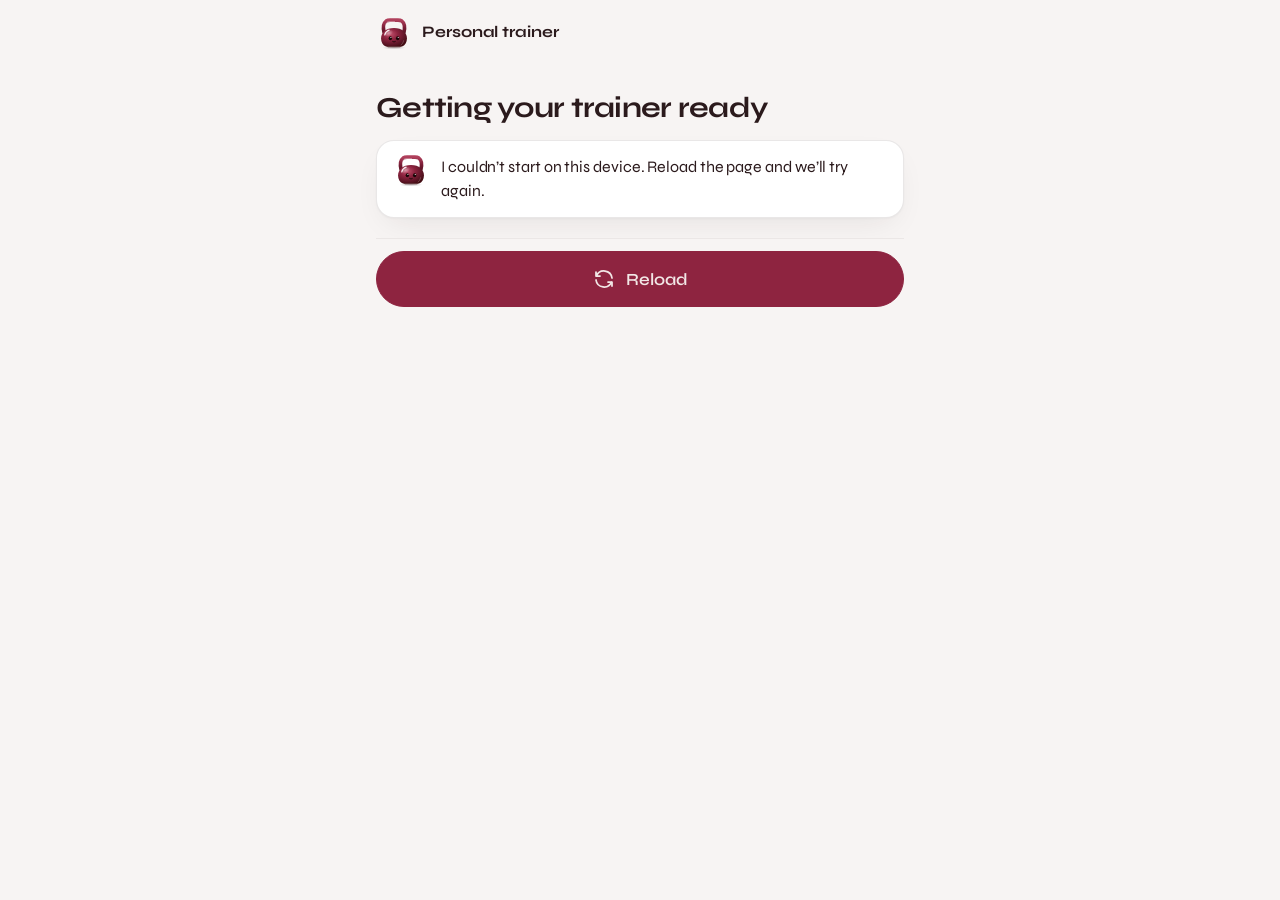
==== site/index.html @ e599f012 "web one-link build, phases A to C: safety, scope, the new interview - A: 40 exercises got their body" ====
<!doctype html>
<html lang="en">
<head>
<meta charset="utf-8">
<meta name="viewport" content="width=device-width,initial-scale=1,viewport-fit=cover">
<title>Personal trainer</title>
<link rel="preconnect" href="https://fonts.googleapis.com">
<link rel="preconnect" href="https://fonts.gstatic.com" crossorigin>
<link rel="stylesheet" href="https://fonts.googleapis.com/css2?family=Space+Mono:wght@400;700&family=Syne:wght@400..800&display=swap">
<link rel="stylesheet" href="app.css">
</head>
<body>
<!-- the icon sprite: the agent mark, then Tabler outline icons written by site/build_icons.py -->
<svg width="0" height="0" style="position:absolute" aria-hidden="true">
<!-- #agent-mark · the trainer's mark, ONE slot. It draws site/mark.svg everywhere the mark appears (header,
     welcome, beside every coach line). To swap in the 3D render, change this one href to mark.webp or mark.png. -->
<symbol id="agent-mark" viewBox="0 0 64 64"><image href="mark.svg" x="0" y="0" width="64" height="64" preserveAspectRatio="xMidYMid meet"/></symbol>
<!-- icons:start · Tabler Icons 3.19.0 outline, MIT, generated by site/build_icons.py, do not edit by hand -->
<symbol id="i-shield" viewBox="0 0 24 24" fill="none" stroke="currentColor" stroke-width="1.75" stroke-linecap="round" stroke-linejoin="round"><path d="M11.46 20.846a12 12 0 0 1 -7.96 -14.846a12 12 0 0 0 8.5 -3a12 12 0 0 0 8.5 3a12 12 0 0 1 -.09 7.06"/> <path d="M15 19l2 2l4 -4"/></symbol>
<symbol id="i-home" viewBox="0 0 24 24" fill="none" stroke="currentColor" stroke-width="1.75" stroke-linecap="round" stroke-linejoin="round"><path d="M5 12l-2 0l9 -9l9 9l-2 0"/> <path d="M5 12v7a2 2 0 0 0 2 2h10a2 2 0 0 0 2 -2v-7"/> <path d="M9 21v-6a2 2 0 0 1 2 -2h2a2 2 0 0 1 2 2v6"/></symbol>
<symbol id="i-clock" viewBox="0 0 24 24" fill="none" stroke="currentColor" stroke-width="1.75" stroke-linecap="round" stroke-linejoin="round"><path d="M3 12a9 9 0 1 0 18 0a9 9 0 0 0 -18 0"/> <path d="M12 7v5l3 3"/></symbol>
<symbol id="i-spark" viewBox="0 0 24 24" fill="none" stroke="currentColor" stroke-width="1.75" stroke-linecap="round" stroke-linejoin="round"><path d="M16 18a2 2 0 0 1 2 2a2 2 0 0 1 2 -2a2 2 0 0 1 -2 -2a2 2 0 0 1 -2 2zm0 -12a2 2 0 0 1 2 2a2 2 0 0 1 2 -2a2 2 0 0 1 -2 -2a2 2 0 0 1 -2 2zm-7 12a6 6 0 0 1 6 -6a6 6 0 0 1 -6 -6a6 6 0 0 1 -6 6a6 6 0 0 1 6 6z"/></symbol>
<symbol id="i-calendar" viewBox="0 0 24 24" fill="none" stroke="currentColor" stroke-width="1.75" stroke-linecap="round" stroke-linejoin="round"><path d="M4 7a2 2 0 0 1 2 -2h12a2 2 0 0 1 2 2v12a2 2 0 0 1 -2 2h-12a2 2 0 0 1 -2 -2v-12z"/> <path d="M16 3v4"/> <path d="M8 3v4"/> <path d="M4 11h16"/> <path d="M11 15h1"/> <path d="M12 15v3"/></symbol>
<symbol id="i-user" viewBox="0 0 24 24" fill="none" stroke="currentColor" stroke-width="1.75" stroke-linecap="round" stroke-linejoin="round"><path d="M8 7a4 4 0 1 0 8 0a4 4 0 0 0 -8 0"/> <path d="M6 21v-2a4 4 0 0 1 4 -4h4a4 4 0 0 1 4 4v2"/></symbol>
<symbol id="i-chat" viewBox="0 0 24 24" fill="none" stroke="currentColor" stroke-width="1.75" stroke-linecap="round" stroke-linejoin="round"><path d="M3 20l1.3 -3.9c-2.324 -3.437 -1.426 -7.872 2.1 -10.374c3.526 -2.501 8.59 -2.296 11.845 .48c3.255 2.777 3.695 7.266 1.029 10.501c-2.666 3.235 -7.615 4.215 -11.574 2.293l-4.7 1"/></symbol>
<symbol id="i-download" viewBox="0 0 24 24" fill="none" stroke="currentColor" stroke-width="1.75" stroke-linecap="round" stroke-linejoin="round"><path d="M4 17v2a2 2 0 0 0 2 2h12a2 2 0 0 0 2 -2v-2"/> <path d="M7 11l5 5l5 -5"/> <path d="M12 4l0 12"/></symbol>
<symbol id="i-close" viewBox="0 0 24 24" fill="none" stroke="currentColor" stroke-width="1.75" stroke-linecap="round" stroke-linejoin="round"><path d="M18 6l-12 12"/> <path d="M6 6l12 12"/></symbol>
<symbol id="i-plus" viewBox="0 0 24 24" fill="none" stroke="currentColor" stroke-width="1.75" stroke-linecap="round" stroke-linejoin="round"><path d="M12 5l0 14"/> <path d="M5 12l14 0"/></symbol>
<symbol id="i-badge-check" viewBox="0 0 24 24" fill="none" stroke="currentColor" stroke-width="1.75" stroke-linecap="round" stroke-linejoin="round"><path d="M5 7.2a2.2 2.2 0 0 1 2.2 -2.2h1a2.2 2.2 0 0 0 1.55 -.64l.7 -.7a2.2 2.2 0 0 1 3.12 0l.7 .7c.412 .41 .97 .64 1.55 .64h1a2.2 2.2 0 0 1 2.2 2.2v1c0 .58 .23 1.138 .64 1.55l.7 .7a2.2 2.2 0 0 1 0 3.12l-.7 .7a2.2 2.2 0 0 0 -.64 1.55v1a2.2 2.2 0 0 1 -2.2 2.2h-1a2.2 2.2 0 0 0 -1.55 .64l-.7 .7a2.2 2.2 0 0 1 -3.12 0l-.7 -.7a2.2 2.2 0 0 0 -1.55 -.64h-1a2.2 2.2 0 0 1 -2.2 -2.2v-1a2.2 2.2 0 0 0 -.64 -1.55l-.7 -.7a2.2 2.2 0 0 1 0 -3.12l.7 -.7a2.2 2.2 0 0 0 .64 -1.55v-1"/> <path d="M9 12l2 2l4 -4"/></symbol>
<symbol id="i-target" viewBox="0 0 24 24" fill="none" stroke="currentColor" stroke-width="1.75" stroke-linecap="round" stroke-linejoin="round"><path d="M12 12m-1 0a1 1 0 1 0 2 0a1 1 0 1 0 -2 0"/> <path d="M12 12m-5 0a5 5 0 1 0 10 0a5 5 0 1 0 -10 0"/> <path d="M12 12m-9 0a9 9 0 1 0 18 0a9 9 0 1 0 -18 0"/></symbol>
<symbol id="i-info" viewBox="0 0 24 24" fill="none" stroke="currentColor" stroke-width="1.75" stroke-linecap="round" stroke-linejoin="round"><path d="M3 12a9 9 0 1 0 18 0a9 9 0 0 0 -18 0"/> <path d="M12 9h.01"/> <path d="M11 12h1v4h1"/></symbol>
<symbol id="i-arrow-right" viewBox="0 0 24 24" fill="none" stroke="currentColor" stroke-width="1.75" stroke-linecap="round" stroke-linejoin="round"><path d="M5 12l14 0"/> <path d="M13 18l6 -6"/> <path d="M13 6l6 6"/></symbol>
<symbol id="i-chevron" viewBox="0 0 24 24" fill="none" stroke="currentColor" stroke-width="1.75" stroke-linecap="round" stroke-linejoin="round"><path d="M9 6l6 6l-6 6"/></symbol>
<symbol id="i-lock" viewBox="0 0 24 24" fill="none" stroke="currentColor" stroke-width="1.75" stroke-linecap="round" stroke-linejoin="round"><path d="M5 13a2 2 0 0 1 2 -2h10a2 2 0 0 1 2 2v6a2 2 0 0 1 -2 2h-10a2 2 0 0 1 -2 -2v-6z"/> <path d="M11 16a1 1 0 1 0 2 0a1 1 0 0 0 -2 0"/> <path d="M8 11v-4a4 4 0 1 1 8 0v4"/></symbol>
<symbol id="i-star" viewBox="0 0 24 24" fill="none" stroke="currentColor" stroke-width="1.75" stroke-linecap="round" stroke-linejoin="round"><path d="M12 17.75l-6.172 3.245l1.179 -6.873l-5 -4.867l6.9 -1l3.086 -6.253l3.086 6.253l6.9 1l-5 4.867l1.179 6.873z"/></symbol>
<symbol id="i-trend-up" viewBox="0 0 24 24" fill="none" stroke="currentColor" stroke-width="1.75" stroke-linecap="round" stroke-linejoin="round"><path d="M3 17l6 -6l4 4l8 -8"/> <path d="M14 7l7 0l0 7"/></symbol>
<symbol id="i-tools" viewBox="0 0 24 24" fill="none" stroke="currentColor" stroke-width="1.75" stroke-linecap="round" stroke-linejoin="round"><path d="M10.325 4.317c.426 -1.756 2.924 -1.756 3.35 0a1.724 1.724 0 0 0 2.573 1.066c1.543 -.94 3.31 .826 2.37 2.37a1.724 1.724 0 0 0 1.065 2.572c1.756 .426 1.756 2.924 0 3.35a1.724 1.724 0 0 0 -1.066 2.573c.94 1.543 -.826 3.31 -2.37 2.37a1.724 1.724 0 0 0 -2.572 1.065c-.426 1.756 -2.924 1.756 -3.35 0a1.724 1.724 0 0 0 -2.573 -1.066c-1.543 .94 -3.31 -.826 -2.37 -2.37a1.724 1.724 0 0 0 -1.065 -2.572c-1.756 -.426 -1.756 -2.924 0 -3.35a1.724 1.724 0 0 0 1.066 -2.573c-.94 -1.543 .826 -3.31 2.37 -2.37c1 .608 2.296 .07 2.572 -1.065z"/> <path d="M9 12a3 3 0 1 0 6 0a3 3 0 0 0 -6 0"/></symbol>
<symbol id="i-map-pin" viewBox="0 0 24 24" fill="none" stroke="currentColor" stroke-width="1.75" stroke-linecap="round" stroke-linejoin="round"><path d="M9 11a3 3 0 1 0 6 0a3 3 0 0 0 -6 0"/> <path d="M17.657 16.657l-4.243 4.243a2 2 0 0 1 -2.827 0l-4.244 -4.243a8 8 0 1 1 11.314 0z"/></symbol>
<symbol id="i-share" viewBox="0 0 24 24" fill="none" stroke="currentColor" stroke-width="1.75" stroke-linecap="round" stroke-linejoin="round"><path d="M6 12m-3 0a3 3 0 1 0 6 0a3 3 0 1 0 -6 0"/> <path d="M18 6m-3 0a3 3 0 1 0 6 0a3 3 0 1 0 -6 0"/> <path d="M18 18m-3 0a3 3 0 1 0 6 0a3 3 0 1 0 -6 0"/> <path d="M8.7 10.7l6.6 -3.4"/> <path d="M8.7 13.3l6.6 3.4"/></symbol>
<symbol id="i-chart" viewBox="0 0 24 24" fill="none" stroke="currentColor" stroke-width="1.75" stroke-linecap="round" stroke-linejoin="round"><path d="M3 13a1 1 0 0 1 1 -1h4a1 1 0 0 1 1 1v6a1 1 0 0 1 -1 1h-4a1 1 0 0 1 -1 -1z"/> <path d="M15 9a1 1 0 0 1 1 -1h4a1 1 0 0 1 1 1v10a1 1 0 0 1 -1 1h-4a1 1 0 0 1 -1 -1z"/> <path d="M9 5a1 1 0 0 1 1 -1h4a1 1 0 0 1 1 1v14a1 1 0 0 1 -1 1h-4a1 1 0 0 1 -1 -1z"/> <path d="M4 20h14"/></symbol>
<symbol id="i-bolt" viewBox="0 0 24 24" fill="none" stroke="currentColor" stroke-width="1.75" stroke-linecap="round" stroke-linejoin="round"><path d="M13 3l0 7l6 0l-8 11l0 -7l-6 0l8 -11"/></symbol>
<symbol id="t-barbell" viewBox="0 0 24 24" fill="none" stroke="currentColor" stroke-width="1.75" stroke-linecap="round" stroke-linejoin="round"><path d="M2 12h1"/> <path d="M6 8h-2a1 1 0 0 0 -1 1v6a1 1 0 0 0 1 1h2"/> <path d="M6 7v10a1 1 0 0 0 1 1h1a1 1 0 0 0 1 -1v-10a1 1 0 0 0 -1 -1h-1a1 1 0 0 0 -1 1z"/> <path d="M9 12h6"/> <path d="M15 7v10a1 1 0 0 0 1 1h1a1 1 0 0 0 1 -1v-10a1 1 0 0 0 -1 -1h-1a1 1 0 0 0 -1 1z"/> <path d="M18 8h2a1 1 0 0 1 1 1v6a1 1 0 0 1 -1 1h-2"/> <path d="M22 12h-1"/></symbol>
<symbol id="t-dumbbell" viewBox="0 0 24 24" fill="none" stroke="currentColor" stroke-width="1.75" stroke-linecap="round" stroke-linejoin="round"><path d="M12 6m-3 0a3 3 0 1 0 6 0a3 3 0 1 0 -6 0"/> <path d="M6.835 9h10.33a1 1 0 0 1 .984 .821l1.637 9a1 1 0 0 1 -.984 1.179h-13.604a1 1 0 0 1 -.984 -1.179l1.637 -9a1 1 0 0 1 .984 -.821z"/></symbol>
<symbol id="t-kettlebell" viewBox="0 0 24 24" fill="none" stroke="currentColor" stroke-width="1.75" stroke-linecap="round" stroke-linejoin="round"><path d="M12 6m-3 0a3 3 0 1 0 6 0a3 3 0 1 0 -6 0"/> <path d="M6.835 9h10.33a1 1 0 0 1 .984 .821l1.637 9a1 1 0 0 1 -.984 1.179h-13.604a1 1 0 0 1 -.984 -1.179l1.637 -9a1 1 0 0 1 .984 -.821z"/></symbol>
<symbol id="t-heart" viewBox="0 0 24 24" fill="none" stroke="currentColor" stroke-width="1.75" stroke-linecap="round" stroke-linejoin="round"><path d="M19.5 13.572l-7.5 7.428l-2.896 -2.868m-6.117 -8.104a5 5 0 0 1 9.013 -3.022a5 5 0 1 1 7.5 6.572"/> <path d="M3 13h2l2 3l2 -6l1 3h3"/></symbol>
<symbol id="t-runner" viewBox="0 0 24 24" fill="none" stroke="currentColor" stroke-width="1.75" stroke-linecap="round" stroke-linejoin="round"><path d="M13 4m-1 0a1 1 0 1 0 2 0a1 1 0 1 0 -2 0"/> <path d="M4 17l5 1l.75 -1.5"/> <path d="M15 21l0 -4l-4 -3l1 -6"/> <path d="M7 12l0 -3l5 -1l3 3l3 1"/></symbol>
<symbol id="t-pullup" viewBox="0 0 24 24" fill="none" stroke="currentColor" stroke-width="1.75" stroke-linecap="round" stroke-linejoin="round"><path d="M7 7a1 1 0 1 0 2 0a1 1 0 0 0 -2 0"/> <path d="M13 21l1 -9l7 -6"/> <path d="M3 11h6l5 1"/> <path d="M11.5 8.5l4.5 -3.5"/></symbol>
<symbol id="t-stretch" viewBox="0 0 24 24" fill="none" stroke="currentColor" stroke-width="1.75" stroke-linecap="round" stroke-linejoin="round"><path d="M16 5m-1 0a1 1 0 1 0 2 0a1 1 0 1 0 -2 0"/> <path d="M5 20l5 -.5l1 -2"/> <path d="M18 20v-5h-5.5l2.5 -6.5l-5.5 1l1.5 2"/></symbol>
<symbol id="t-flame" viewBox="0 0 24 24" fill="none" stroke="currentColor" stroke-width="1.75" stroke-linecap="round" stroke-linejoin="round"><path d="M12 12c2 -2.96 0 -7 -1 -8c0 3.038 -1.773 4.741 -3 6c-1.226 1.26 -2 3.24 -2 5a6 6 0 1 0 12 0c0 -1.532 -1.056 -3.94 -2 -5c-1.786 3 -2.791 3 -4 2z"/></symbol>
<symbol id="t-timer" viewBox="0 0 24 24" fill="none" stroke="currentColor" stroke-width="1.75" stroke-linecap="round" stroke-linejoin="round"><path d="M5 13a7 7 0 1 0 14 0a7 7 0 0 0 -14 0z"/> <path d="M14.5 10.5l-2.5 2.5"/> <path d="M17 8l1 -1"/> <path d="M14 3h-4"/></symbol>
<symbol id="t-bat-full" viewBox="0 0 24 24" fill="none" stroke="currentColor" stroke-width="1.75" stroke-linecap="round" stroke-linejoin="round"><path d="M6 7h11a2 2 0 0 1 2 2v.5a.5 .5 0 0 0 .5 .5a.5 .5 0 0 1 .5 .5v3a.5 .5 0 0 1 -.5 .5a.5 .5 0 0 0 -.5 .5v.5a2 2 0 0 1 -2 2h-11a2 2 0 0 1 -2 -2v-6a2 2 0 0 1 2 -2"/> <path d="M7 10l0 4"/> <path d="M10 10l0 4"/> <path d="M13 10l0 4"/> <path d="M16 10l0 4"/></symbol>
<symbol id="t-bat-mid" viewBox="0 0 24 24" fill="none" stroke="currentColor" stroke-width="1.75" stroke-linecap="round" stroke-linejoin="round"><path d="M6 7h11a2 2 0 0 1 2 2v.5a.5 .5 0 0 0 .5 .5a.5 .5 0 0 1 .5 .5v3a.5 .5 0 0 1 -.5 .5a.5 .5 0 0 0 -.5 .5v.5a2 2 0 0 1 -2 2h-11a2 2 0 0 1 -2 -2v-6a2 2 0 0 1 2 -2"/> <path d="M7 10l0 4"/> <path d="M10 10l0 4"/> <path d="M13 10l0 4"/></symbol>
<symbol id="t-bat-low" viewBox="0 0 24 24" fill="none" stroke="currentColor" stroke-width="1.75" stroke-linecap="round" stroke-linejoin="round"><path d="M6 7h11a2 2 0 0 1 2 2v.5a.5 .5 0 0 0 .5 .5a.5 .5 0 0 1 .5 .5v3a.5 .5 0 0 1 -.5 .5a.5 .5 0 0 0 -.5 .5v.5a2 2 0 0 1 -2 2h-11a2 2 0 0 1 -2 -2v-6a2 2 0 0 1 2 -2"/> <path d="M7 10l0 4"/></symbol>
<symbol id="t-bat-empty" viewBox="0 0 24 24" fill="none" stroke="currentColor" stroke-width="1.75" stroke-linecap="round" stroke-linejoin="round"><path d="M6 7h11a2 2 0 0 1 2 2v.5a.5 .5 0 0 0 .5 .5a.5 .5 0 0 1 .5 .5v3a.5 .5 0 0 1 -.5 .5a.5 .5 0 0 0 -.5 .5v.5a2 2 0 0 1 -2 2h-11a2 2 0 0 1 -2 -2v-6a2 2 0 0 1 2 -2"/></symbol>
<symbol id="t-bandage" viewBox="0 0 24 24" fill="none" stroke="currentColor" stroke-width="1.75" stroke-linecap="round" stroke-linejoin="round"><path d="M14 12l0 .01"/> <path d="M10 12l0 .01"/> <path d="M12 10l0 .01"/> <path d="M12 14l0 .01"/> <path d="M4.5 12.5l8 -8a4.94 4.94 0 0 1 7 7l-8 8a4.94 4.94 0 0 1 -7 -7"/></symbol>
<symbol id="t-gym" viewBox="0 0 24 24" fill="none" stroke="currentColor" stroke-width="1.75" stroke-linecap="round" stroke-linejoin="round"><path d="M3 21l18 0"/> <path d="M9 8l1 0"/> <path d="M9 12l1 0"/> <path d="M9 16l1 0"/> <path d="M14 8l1 0"/> <path d="M14 12l1 0"/> <path d="M14 16l1 0"/> <path d="M5 21v-16a2 2 0 0 1 2 -2h10a2 2 0 0 1 2 2v16"/></symbol>
<symbol id="t-tree" viewBox="0 0 24 24" fill="none" stroke="currentColor" stroke-width="1.75" stroke-linecap="round" stroke-linejoin="round"><path d="M16 5l3 3l-2 1l4 4l-3 1l4 4h-9"/> <path d="M15 21l0 -3"/> <path d="M8 13l-2 -2"/> <path d="M8 12l2 -2"/> <path d="M8 21v-13"/> <path d="M5.824 16a3 3 0 0 1 -2.743 -3.69a3 3 0 0 1 .304 -4.833a3 3 0 0 1 4.615 -3.707a3 3 0 0 1 4.614 3.707a3 3 0 0 1 .305 4.833a3 3 0 0 1 -2.919 3.695h-4z"/></symbol>
<symbol id="t-mix" viewBox="0 0 24 24" fill="none" stroke="currentColor" stroke-width="1.75" stroke-linecap="round" stroke-linejoin="round"><path d="M7 10h14l-4 -4"/> <path d="M17 14h-14l4 4"/></symbol>
<symbol id="t-muscle" viewBox="0 0 24 24" fill="none" stroke="currentColor" stroke-width="1.75" stroke-linecap="round" stroke-linejoin="round"><path d="M11 4a1 1 0 1 0 2 0a1 1 0 0 0 -2 0"/> <path d="M6.5 21l3.5 -5"/> <path d="M5 11l7 -2"/> <path d="M16 21l-4 -7v-5l7 -4"/></symbol>
<symbol id="t-trophy" viewBox="0 0 24 24" fill="none" stroke="currentColor" stroke-width="1.75" stroke-linecap="round" stroke-linejoin="round"><path d="M8 21l8 0"/> <path d="M12 17l0 4"/> <path d="M7 4l10 0"/> <path d="M17 4v8a5 5 0 0 1 -10 0v-8"/> <path d="M5 9m-2 0a2 2 0 1 0 4 0a2 2 0 1 0 -4 0"/> <path d="M19 9m-2 0a2 2 0 1 0 4 0a2 2 0 1 0 -4 0"/></symbol>
<symbol id="t-overhead" viewBox="0 0 24 24" fill="none" stroke="currentColor" stroke-width="1.75" stroke-linecap="round" stroke-linejoin="round"><path d="M12 4v3m-4 -3v6m8 -6v6"/> <path d="M12 18.5l-3 1.5l.5 -3.5l-2 -2l3 -.5l1.5 -3l1.5 3l3 .5l-2 2l.5 3.5z"/></symbol>
<symbol id="t-circuit" viewBox="0 0 24 24" fill="none" stroke="currentColor" stroke-width="1.75" stroke-linecap="round" stroke-linejoin="round"><path d="M4 12v-3a3 3 0 0 1 3 -3h13m-3 -3l3 3l-3 3"/> <path d="M20 12v3a3 3 0 0 1 -3 3h-13m3 3l-3 -3l3 -3"/></symbol>
<symbol id="t-flag" viewBox="0 0 24 24" fill="none" stroke="currentColor" stroke-width="1.75" stroke-linecap="round" stroke-linejoin="round"><path d="M5 5a5 5 0 0 1 7 0a5 5 0 0 0 7 0v9a5 5 0 0 1 -7 0a5 5 0 0 0 -7 0v-9z"/> <path d="M5 21v-7"/></symbol>
<symbol id="t-stairs" viewBox="0 0 24 24" fill="none" stroke="currentColor" stroke-width="1.75" stroke-linecap="round" stroke-linejoin="round"><path d="M22 6h-5v5h-5v5h-5v5h-5"/> <path d="M6 10v-7"/> <path d="M3 6l3 -3l3 3"/></symbol>
<symbol id="t-lvl1" viewBox="0 0 24 24" fill="none" stroke="currentColor" stroke-width="1.75" stroke-linecap="round" stroke-linejoin="round"><path d="M6 18l0 -3"/> <path d="M10 18l0 .01"/> <path d="M14 18l0 .01"/> <path d="M18 18l0 .01"/></symbol>
<symbol id="t-lvl2" viewBox="0 0 24 24" fill="none" stroke="currentColor" stroke-width="1.75" stroke-linecap="round" stroke-linejoin="round"><path d="M6 18l0 -3"/> <path d="M10 18l0 -6"/> <path d="M14 18l0 .01"/> <path d="M18 18l0 .01"/></symbol>
<symbol id="t-lvl3" viewBox="0 0 24 24" fill="none" stroke="currentColor" stroke-width="1.75" stroke-linecap="round" stroke-linejoin="round"><path d="M6 18l0 -3"/> <path d="M10 18l0 -6"/> <path d="M14 18l0 -9"/> <path d="M18 18l0 .01"/></symbol>
<symbol id="t-lvl4" viewBox="0 0 24 24" fill="none" stroke="currentColor" stroke-width="1.75" stroke-linecap="round" stroke-linejoin="round"><path d="M6 18l0 -3"/> <path d="M10 18l0 -6"/> <path d="M14 18l0 -9"/> <path d="M18 18l0 -12"/></symbol>
<symbol id="t-moon" viewBox="0 0 24 24" fill="none" stroke="currentColor" stroke-width="1.75" stroke-linecap="round" stroke-linejoin="round"><path d="M12 3c.132 0 .263 0 .393 0a7.5 7.5 0 0 0 7.92 12.446a9 9 0 1 1 -8.313 -12.454z"/></symbol>
<symbol id="t-thermo" viewBox="0 0 24 24" fill="none" stroke="currentColor" stroke-width="1.75" stroke-linecap="round" stroke-linejoin="round"><path d="M10 13.5a4 4 0 1 0 4 0v-8.5a2 2 0 0 0 -4 0v8.5"/> <path d="M10 9l4 0"/></symbol>
<symbol id="t-check" viewBox="0 0 24 24" fill="none" stroke="currentColor" stroke-width="1.75" stroke-linecap="round" stroke-linejoin="round"><path d="M5 12l5 5l10 -10"/></symbol>
<symbol id="t-seat" viewBox="0 0 24 24" fill="none" stroke="currentColor" stroke-width="1.75" stroke-linecap="round" stroke-linejoin="round"><path d="M5 11a2 2 0 0 1 2 2v2h10v-2a2 2 0 1 1 4 0v4a2 2 0 0 1 -2 2h-14a2 2 0 0 1 -2 -2v-4a2 2 0 0 1 2 -2z"/> <path d="M5 11v-5a3 3 0 0 1 3 -3h8a3 3 0 0 1 3 3v5"/> <path d="M6 19v2"/> <path d="M18 19v2"/></symbol>
<symbol id="t-sheet" viewBox="0 0 24 24" fill="none" stroke="currentColor" stroke-width="1.75" stroke-linecap="round" stroke-linejoin="round"><path d="M14 3v4a1 1 0 0 0 1 1h4"/> <path d="M17 21h-10a2 2 0 0 1 -2 -2v-14a2 2 0 0 1 2 -2h7l5 5v11a2 2 0 0 1 -2 2z"/> <path d="M9 9l1 0"/> <path d="M9 13l6 0"/> <path d="M9 17l6 0"/></symbol>
<symbol id="t-minus" viewBox="0 0 24 24" fill="none" stroke="currentColor" stroke-width="1.75" stroke-linecap="round" stroke-linejoin="round"><path d="M5 12l14 0"/></symbol>
<symbol id="t-back" viewBox="0 0 24 24" fill="none" stroke="currentColor" stroke-width="1.75" stroke-linecap="round" stroke-linejoin="round"><path d="M5 12l14 0"/> <path d="M5 12l6 6"/> <path d="M5 12l6 -6"/></symbol>
<symbol id="t-upload" viewBox="0 0 24 24" fill="none" stroke="currentColor" stroke-width="1.75" stroke-linecap="round" stroke-linejoin="round"><path d="M4 17v2a2 2 0 0 0 2 2h12a2 2 0 0 0 2 -2v-2"/> <path d="M7 9l5 -5l5 5"/> <path d="M12 4l0 12"/></symbol>
<symbol id="t-reset" viewBox="0 0 24 24" fill="none" stroke="currentColor" stroke-width="1.75" stroke-linecap="round" stroke-linejoin="round"><path d="M20 11a8.1 8.1 0 0 0 -15.5 -2m-.5 -4v4h4"/> <path d="M4 13a8.1 8.1 0 0 0 15.5 2m.5 4v-4h-4"/></symbol>
<symbol id="t-face-great" viewBox="0 0 24 24" fill="none" stroke="currentColor" stroke-width="1.75" stroke-linecap="round" stroke-linejoin="round"><path d="M12 12m-9 0a9 9 0 1 0 18 0a9 9 0 1 0 -18 0"/> <path d="M9 9l.01 0"/> <path d="M15 9l.01 0"/> <path d="M8 13a4 4 0 1 0 8 0h-8"/></symbol>
<symbol id="t-face-ok" viewBox="0 0 24 24" fill="none" stroke="currentColor" stroke-width="1.75" stroke-linecap="round" stroke-linejoin="round"><path d="M12 12m-9 0a9 9 0 1 0 18 0a9 9 0 1 0 -18 0"/> <path d="M9 10l.01 0"/> <path d="M15 10l.01 0"/> <path d="M9.5 15a3.5 3.5 0 0 0 5 0"/></symbol>
<symbol id="t-face-hard" viewBox="0 0 24 24" fill="none" stroke="currentColor" stroke-width="1.75" stroke-linecap="round" stroke-linejoin="round"><path d="M12 12m-9 0a9 9 0 1 0 18 0a9 9 0 1 0 -18 0"/> <path d="M9 10h.01"/> <path d="M15 10h.01"/> <path d="M8 16l2 -2l2 2l2 -2l2 2"/></symbol>
<symbol id="t-face-flat" viewBox="0 0 24 24" fill="none" stroke="currentColor" stroke-width="1.75" stroke-linecap="round" stroke-linejoin="round"><path d="M12 12m-9 0a9 9 0 1 0 18 0a9 9 0 1 0 -18 0"/> <path d="M9 10l.01 0"/> <path d="M15 10l.01 0"/> <path d="M9 15l6 0"/></symbol>
<!-- icons:end -->
</svg>

<div class="shell">
  <header class="top">
    <div class="brand"><svg class="ic mark"><use href="#agent-mark"/></svg><span id="brand-name">Personal trainer</span></div>
    <button class="iconbtn" id="settings-btn" aria-label="Settings" hidden><svg class="ic"><use href="#i-tools"/></svg></button>
  </header>
  <nav class="dots" id="dots" aria-label="Progress"></nav>
  <main id="app" aria-live="polite">
    <section class="screen loading">
      <h1 class="title">Getting your trainer ready</h1>
      <p class="lead" id="boot-lead">The first time takes a few seconds while I set up on this device. After that it opens fast.</p>
      <div class="bar"><span id="boot-bar"></span></div>
      <p class="muted" id="boot-step">Starting</p>
      <div id="boot-slow" hidden>
        <p class="muted small" id="boot-slow-text">Still working. A slow connection can take up to a minute. If nothing moves, reload the page.</p>
        <button class="btn" type="button" id="boot-reload" onclick="location.reload()">Reload</button>
      </div>
    </section>
  </main>
</div>
<script src="pyodide/pyodide.js"></script>
<script src="app.js"></script>
</body>
</html>
---- site/app.css ----
/* Personal trainer · the web page. Every colour, face and radius is a token on :root and nowhere else.
   Paint: the MATIÈR house skin (Office/infrastructure/ROOT.css). Dark mode derived from it. */
:root{
  --bg:#F7F4F3;          /* ground */
  --surface:#FFFFFF;     /* cards */
  --surface2:#F1ECEB;    /* ground2, quiet tiles */
  --fg:#2B1A1C;          /* ink */
  --muted:#7B6669;
  --faint:#A2908F;
  --accent:#8E2440;      /* burg3, the one action and the selected state */
  --accent-ink:#8E2440;  /* accent used as text or a line on the ground */
  --accent-soft:rgba(142,36,64,.08);
  --accent-fg:#F2E7E6;   /* on-burg, the only ink on burgundy */
  --deep:#420C12;        /* burg */
  --ochre:#A9714A;       /* brown3, one hot spot a screen at most */
  --good:#5E6B4E;        /* state only */
  --danger:#6B1A30;
  --line:rgba(43,26,28,.10);
  --line2:rgba(43,26,28,.06);
  --shadow:0 1px 2px rgba(43,26,28,.03),0 12px 32px -12px rgba(43,26,28,.10);
  --font-ui:'Syne',-apple-system,BlinkMacSystemFont,'Segoe UI',system-ui,sans-serif;      /* titles, buttons, labels, body */
  --font-title:'Syne',-apple-system,BlinkMacSystemFont,'Segoe UI',system-ui,sans-serif;   /* display, weight 700 */
  --font-data:'Space Mono',ui-monospace,SFMono-Regular,Menlo,monospace;                   /* numbers, sheet lines, kickers */
  --r:18px;--rs:12px;--pill:100px;
  --ease:cubic-bezier(.22,1,.36,1);
  --spring:cubic-bezier(.34,1.56,.64,1);   /* the release: a small overshoot, then settle */
  color-scheme:light;
}
@media (prefers-color-scheme:dark){
  :root:not([data-theme="light"]){
    --bg:#1D0A0C;--surface:#2A1215;--surface2:#341A1D;--fg:#F2E7E6;--muted:#B9A3A5;--faint:#7B6669;
    --accent:#A8344F;--accent-ink:#E08AA0;--accent-soft:rgba(224,138,160,.12);--accent-fg:#F2E7E6;
    --deep:#F2E7E6;--ochre:#D19A72;--good:#9DAE85;--danger:#E08AA0;
    --line:rgba(242,231,230,.12);--line2:rgba(242,231,230,.07);
    --shadow:0 1px 2px rgba(0,0,0,.2),0 12px 32px -12px rgba(0,0,0,.5);
    color-scheme:dark;
  }
}
:root[data-theme="dark"]{
  --bg:#1D0A0C;--surface:#2A1215;--surface2:#341A1D;--fg:#F2E7E6;--muted:#B9A3A5;--faint:#7B6669;
  --accent:#A8344F;--accent-ink:#E08AA0;--accent-soft:rgba(224,138,160,.12);--accent-fg:#F2E7E6;
  --deep:#F2E7E6;--ochre:#D19A72;--good:#9DAE85;--danger:#E08AA0;
  --line:rgba(242,231,230,.12);--line2:rgba(242,231,230,.07);
  --shadow:0 1px 2px rgba(0,0,0,.2),0 12px 32px -12px rgba(0,0,0,.5);
  color-scheme:dark;
}

*{box-sizing:border-box}
[hidden]{display:none!important}
html,body{margin:0;padding:0}
body{background:var(--bg);color:var(--fg);font:16px/1.5 var(--font-ui);letter-spacing:-.005em;-webkit-font-smoothing:antialiased;
  overflow-x:hidden;-webkit-tap-highlight-color:transparent}
button,input,textarea,select{font:inherit;color:inherit}
.shell{max-width:560px;margin:0 auto;padding:0 16px calc(32px + env(safe-area-inset-bottom));min-height:100vh;display:flex;flex-direction:column}

.ic{width:24px;height:24px;flex:none;display:inline-block;vertical-align:middle}
.ic.lg{width:28px;height:28px}
.ic.mark{width:32px;height:32px}

.top{display:flex;align-items:center;justify-content:space-between;min-height:64px}
.brand{display:flex;align-items:center;gap:10px;font-weight:700;letter-spacing:-.005em;font-size:16px}
.brand .mark{width:36px;height:36px}
.iconbtn{width:48px;height:48px;border-radius:var(--pill);border:1px solid var(--line);background:var(--surface);
  display:grid;place-items:center;cursor:pointer;color:var(--fg)}
.iconbtn:focus-visible,.btn:focus-visible,.tile:focus-visible,.chip:focus-visible,.card:focus-visible{outline:2px solid var(--accent-ink);outline-offset:2px}

.dots{display:flex;gap:8px;justify-content:center;align-items:center;min-height:8px;margin:0 0 8px;flex-wrap:wrap}
.dots .steplabel{flex-basis:100%;text-align:center;font-family:var(--font-data);font-size:12px;letter-spacing:.06em;text-transform:uppercase;color:var(--muted);margin-top:2px}
.dots i{width:8px;height:8px;border-radius:var(--pill);background:var(--line);transition:all .3s var(--ease)}
.dots i.on{background:var(--accent);width:24px}
.dots i.done{background:var(--faint)}

.screen{display:flex;flex-direction:column;gap:16px;padding:8px 0 24px;animation:in .35s var(--ease)}
@keyframes in{from{transform:translateY(6px)}to{transform:none}}
@media (prefers-reduced-motion:reduce){.screen{animation:none}.dots i{transition:none}}
.title{font-family:var(--font-title);font-weight:700;font-size:29px;line-height:1.12;margin:4px 0 0;letter-spacing:-.025em}
.title em{font-style:normal;color:var(--accent-ink)}
.lead{font-size:17px;margin:0}
.muted{color:var(--muted);margin:0}
.small{font-size:14px}
.kicker{font-family:var(--font-data);font-size:12px;font-weight:400;letter-spacing:.06em;text-transform:uppercase;color:var(--muted);margin:0;
  display:flex;align-items:center;gap:6px}
.kicker .ic{width:18px;height:18px}
.num{font-family:var(--font-data);font-variant-numeric:tabular-nums;letter-spacing:-.01em}

.coach{display:flex;gap:12px;align-items:flex-start;background:var(--surface);border:1px solid var(--line);border-radius:var(--r);
  padding:14px 16px;box-shadow:var(--shadow)}
.coach .mark{width:36px;height:36px;margin-top:-4px}
.coach p{margin:0}

.tiles{display:grid;grid-template-columns:1fr 1fr;gap:10px}
.tiles.one{grid-template-columns:1fr}
.tile{display:flex;align-items:center;gap:12px;min-height:64px;padding:12px 14px;text-align:left;border-radius:var(--r);
  background:var(--surface);border:1.5px solid var(--line);box-shadow:var(--shadow);cursor:pointer}
.tile .ic{color:var(--accent-ink)}
.tile b{display:block;font-weight:600;font-size:16px;line-height:1.25;letter-spacing:-.01em}
.tile small{display:block;color:var(--muted);font-size:13.5px;line-height:1.35;margin-top:2px}
.tile[aria-pressed="true"]{border-color:var(--accent);background:var(--accent-soft)}
.tile.decide{background:var(--surface2);box-shadow:none;border-style:dashed}
.tile.big{min-height:76px}
.tile .tick{margin-left:auto;width:24px;height:24px;border-radius:var(--pill);border:1.5px solid var(--line);display:grid;place-items:center;flex:none}
.tile[aria-pressed="true"] .tick{background:var(--accent);border-color:var(--accent);color:var(--accent-fg)}
.tile .tick .ic{width:16px;height:16px;color:inherit;opacity:0}
.tile[aria-pressed="true"] .tick .ic{opacity:1}
.tile .badge{margin-left:auto}

.card{background:var(--surface);border:1px solid var(--line);border-radius:var(--r);padding:16px;box-shadow:var(--shadow)}
.card.pick{display:flex;flex-direction:column;gap:8px;text-align:left;cursor:pointer;border-width:1.5px;width:100%}
.card.pick.rec{border-color:var(--accent)}
.card h3{margin:0;font-size:18px;font-weight:600;line-height:1.25}
.badge{display:inline-flex;align-items:center;gap:6px;font-size:12.5px;font-weight:600;padding:4px 10px;border-radius:var(--pill);
  background:var(--accent);color:var(--accent-fg);width:max-content}
.badge.quiet{background:var(--surface2);color:var(--muted)}
.facts{display:flex;flex-wrap:wrap;gap:6px}
.fact{font-size:12.5px;padding:4px 10px;border-radius:var(--pill);background:var(--surface2);color:var(--muted);display:inline-flex;gap:6px;align-items:center}
.fact .ic{width:16px;height:16px}

.chips{display:flex;flex-wrap:wrap;gap:8px}
.chip{min-height:48px;padding:10px 16px;border-radius:var(--pill);border:1.5px solid var(--line);background:var(--surface);cursor:pointer;
  display:inline-flex;align-items:center;gap:8px;font-weight:500}
.chip[aria-pressed="true"]{border-color:var(--accent);background:var(--accent-soft);color:var(--accent-ink)}
.group{display:flex;flex-direction:column;gap:10px}
.group h2{font-size:16px;font-weight:600;margin:0}

.actions{position:sticky;bottom:0;display:flex;flex-direction:column;gap:10px;padding:12px 0 calc(8px + env(safe-area-inset-bottom));
  background:var(--bg);border-top:1px solid var(--line2);margin-top:4px}
.actions.flow{position:static;border-top:0}
.btn{min-height:56px;border-radius:var(--pill);border:1.5px solid var(--line);background:var(--surface);cursor:pointer;
  display:flex;align-items:center;justify-content:center;gap:10px;font-weight:600;font-size:17px;padding:0 22px;width:100%;text-decoration:none;color:var(--fg)}
.btn.primary{background:var(--accent);border-color:var(--accent);color:var(--accent-fg)}
.btn.ghost{background:transparent;border-color:transparent;color:var(--muted);min-height:48px;font-weight:500;font-size:16px}
.btn[disabled]{opacity:.45;cursor:default}
.btn.danger{color:var(--danger);border-color:var(--danger)}
.back{align-self:flex-start;min-height:48px;padding:0 12px 0 4px;border:0;background:none;color:var(--muted);display:inline-flex;align-items:center;gap:6px;cursor:pointer;font-weight:500}

.bar{height:8px;border-radius:var(--pill);background:var(--surface2);overflow:hidden}
.bar span{display:block;height:100%;width:4%;background:var(--accent);border-radius:var(--pill);transition:width .5s var(--ease)}
.loading{padding-top:18vh;text-align:left}
.loading .lead{color:var(--muted);font-size:15px}
/* the hint under a disabled main action: says what is missing, never leaves a dead button */
.hint{font-size:14px;color:var(--muted);margin:0;text-align:center}
/* the next-step card after the sheet is saved */
.nextstep{display:flex;flex-direction:column;gap:6px}
.nextstep ol{margin:4px 0 0;padding-left:20px;display:flex;flex-direction:column;gap:4px}
.nextstep code{font-family:var(--font-data);font-size:13px;word-break:break-word}
.choose{display:flex;align-items:center;justify-content:space-between;gap:8px;margin-top:4px;padding-top:10px;border-top:1px solid var(--line2);
  color:var(--accent-ink);font-weight:600;font-size:15px}
.card.pick .based{font-size:12.5px;color:var(--muted)}
.sheetwrap.zoom{overflow-x:auto;-webkit-overflow-scrolling:touch}
a.inline{color:var(--accent-ink);font-weight:600;text-decoration:underline;text-underline-offset:3px}

.ic.mark.hero{width:132px;height:132px;margin:8px 0 -4px -6px}

.sheetwrap{position:relative;width:100%;overflow:hidden;border:1px solid var(--line);border-radius:var(--rs);background:var(--surface);min-height:200px}
.sheetframe{position:absolute;top:0;left:0;border:0;display:block;transform-origin:0 0;background:var(--surface)}

.stepper{display:flex;align-items:center;gap:8px}
.stepper button{width:48px;height:48px;border-radius:var(--pill);border:1.5px solid var(--line);background:var(--surface2);cursor:pointer;display:grid;place-items:center}
.stepper output{min-width:84px;text-align:center;font-family:var(--font-data);font-weight:700;font-size:17px;font-variant-numeric:tabular-nums}
.stepper output.unset{color:var(--muted);font-weight:500}
.exrow{display:flex;flex-direction:column;gap:12px}
.exrow .head{display:flex;justify-content:space-between;gap:10px;align-items:flex-start}
.exrow .line{display:flex;justify-content:space-between;align-items:center;gap:10px;flex-wrap:wrap}
.exrow.skipped .stepper,.exrow.skipped .line.k{opacity:.35;pointer-events:none}
.seg{display:inline-flex;border:1.5px solid var(--line);border-radius:var(--pill);overflow:hidden;flex:none}
.seg button{min-height:48px;padding:0 14px;border:0;background:transparent;cursor:pointer;font-weight:500}
.seg button[aria-pressed="true"]{background:var(--accent);color:var(--accent-fg)}
textarea{width:100%;min-height:96px;border-radius:var(--rs);border:1.5px solid var(--line);background:var(--surface);padding:12px;resize:vertical}

.stat{display:flex;align-items:baseline;gap:8px}
.stat .n{font-family:var(--font-data);font-size:44px;font-weight:700;font-variant-numeric:tabular-nums;line-height:1;letter-spacing:-.04em}
.mbar{display:grid;grid-template-columns:96px 1fr 48px;gap:10px;align-items:center;font-size:14px}
.mbar .num{font-size:13px}
.mbar .track{position:relative;height:10px;border-radius:var(--pill);background:var(--surface2)}
.mbar .band{position:absolute;top:0;bottom:0;background:var(--line);border-radius:var(--pill)}
.mbar .fill{position:absolute;top:2px;bottom:2px;left:0;background:var(--accent);border-radius:var(--pill)}
.list{display:flex;flex-direction:column;gap:0}
.list .row{display:flex;justify-content:space-between;gap:10px;padding:12px 0;border-bottom:1px solid var(--line2)}
.list .row:last-child{border-bottom:0}
.ok{color:var(--good)}
.warn{color:var(--danger)}
.hot{color:var(--ochre)}
.spinner{width:20px;height:20px;border-radius:50%;border:2px solid currentColor;border-right-color:transparent;animation:spin .8s linear infinite}
@keyframes spin{to{transform:rotate(360deg)}}
.hidden{display:none!important}

/* the spring · every button and tile presses in on the house ease and springs back on release */
.btn,.tile,.chip,.iconbtn,.card.pick,.seg button,.stepper button,.back{
  transition:transform .55s var(--spring),border-color .2s var(--ease),background-color .2s var(--ease),color .2s var(--ease);
  touch-action:manipulation;-webkit-user-select:none;user-select:none}
.btn:active:not([disabled]),.tile:active,.chip:active,.iconbtn:active,.card.pick:active,.stepper button:active,.back:active{
  transform:scale(.955);transition:transform .09s var(--ease)}
.tile:active,.card.pick:active{transform:scale(.975)}
.seg button:active{transform:scale(.92);transition:transform .09s var(--ease)}
@media (prefers-reduced-motion:reduce){
  .btn,.tile,.chip,.iconbtn,.card.pick,.seg button,.stepper button,.back{transition:none}
  .btn:active,.tile:active,.chip:active,.iconbtn:active,.card.pick:active,.seg button:active,.stepper button:active,.back:active{transform:none}
}

/* the streak · the last weeks as a grid of days, trained days filled burgundy */
.streak{display:flex;flex-direction:column;gap:12px}
.cal{display:grid;grid-template-columns:repeat(7,1fr);gap:5px}
.cal .dow{font-family:var(--font-data);font-size:11px;color:var(--faint);text-align:center;text-transform:uppercase}
.cal .d{height:30px;border-radius:8px;background:var(--surface2);display:grid;place-items:center;
  font-family:var(--font-data);font-size:11px;color:var(--faint)}
.cal .d.on{background:var(--accent);color:var(--accent-fg);font-weight:700}
.cal .d.today{box-shadow:inset 0 0 0 1.5px var(--accent-ink);color:var(--fg)}
.cal .d.on.today{box-shadow:inset 0 0 0 1.5px var(--accent-ink),inset 0 0 0 3.5px var(--surface)}
.cal .d.future{background:transparent;box-shadow:inset 0 0 0 1px var(--line2)}

/* the records · best weight x reps per main lift */
.prs .row{align-items:center}
.prs .row .lift{display:flex;align-items:center;gap:10px;min-width:0}
.prs .row .lift b{font-weight:600;overflow:hidden;text-overflow:ellipsis;white-space:nowrap}
.prs .row .best{font-family:var(--font-data);font-weight:700;font-size:15px;white-space:nowrap}
.prs .row.new .best{color:var(--accent-ink)}
.prs .new-tag{font-family:var(--font-data);font-size:10.5px;letter-spacing:.06em;text-transform:uppercase;padding:2px 8px;border-radius:var(--pill);
  background:var(--ochre);color:#fff;flex:none}
.record{border-color:var(--accent);background:linear-gradient(180deg,var(--accent-soft),transparent 70%),var(--surface)}
.record .kicker{color:var(--accent-ink)}

/* Syne runs wide: in the two-column grid the label steps down a size and the icon tightens, so a label
   wraps at most once on a 375 px phone. Single-column tiles keep the full 16 px. */
.tiles:not(.one) .tile{gap:10px;padding:12px}
.tiles:not(.one) .tile b{font-size:15px;letter-spacing:-.02em;line-height:1.2}
.tiles:not(.one) .tile small{font-size:12.5px}
.tiles:not(.one) .tile .ic.lg{width:24px;height:24px}
/* Space Mono runs big next to Syne: data lines sit one step smaller than the words around them */
.list .row.num,.coach .num,.list .num.small{font-size:13.5px}
.list .row.num{padding:10px 0}

/* the interview of 13 nov: typed numbers, a date, own exercises, the blend rows, the one plan */
.stepper .numin{width:84px;min-height:48px;text-align:center;font-family:var(--font-data);font-weight:700;font-size:17px;border:1.5px solid var(--line);border-radius:var(--rs);background:var(--surface);color:var(--fg)}
.field{width:100%;box-sizing:border-box;min-height:52px;padding:0 14px;border:1.5px solid var(--line);border-radius:var(--rs);background:var(--surface);color:var(--fg)}
.addrow{display:flex;gap:8px;align-items:stretch}
.addrow .field{flex:1 1 auto;min-width:0;width:auto}
.addrow .btn{flex:0 0 auto;width:auto;min-height:52px;padding:0 18px}
.row2{display:flex;justify-content:space-between;align-items:center;gap:10px;flex-wrap:wrap}
.tile .order{display:block;font-style:normal;font-family:var(--font-data);font-size:11px;letter-spacing:.06em;text-transform:uppercase;color:var(--accent-ink);margin-top:2px}
.tile .order:empty{display:none}
.painrow{display:flex;flex-direction:column;gap:10px;padding:14px}
.card.plan{display:flex;flex-direction:column;gap:10px;border-color:var(--accent);border-width:1.5px}
.card.plan .badge{align-self:flex-start}
ul.why{margin:0;padding-left:20px;display:flex;flex-direction:column;gap:4px;font-size:15px}
details.how{border-top:1px solid var(--line2);padding-top:10px}
details.how summary{cursor:pointer;display:flex;align-items:center;gap:8px;font-weight:600;min-height:44px;color:var(--accent-ink)}
details.how p{margin:6px 0 0}
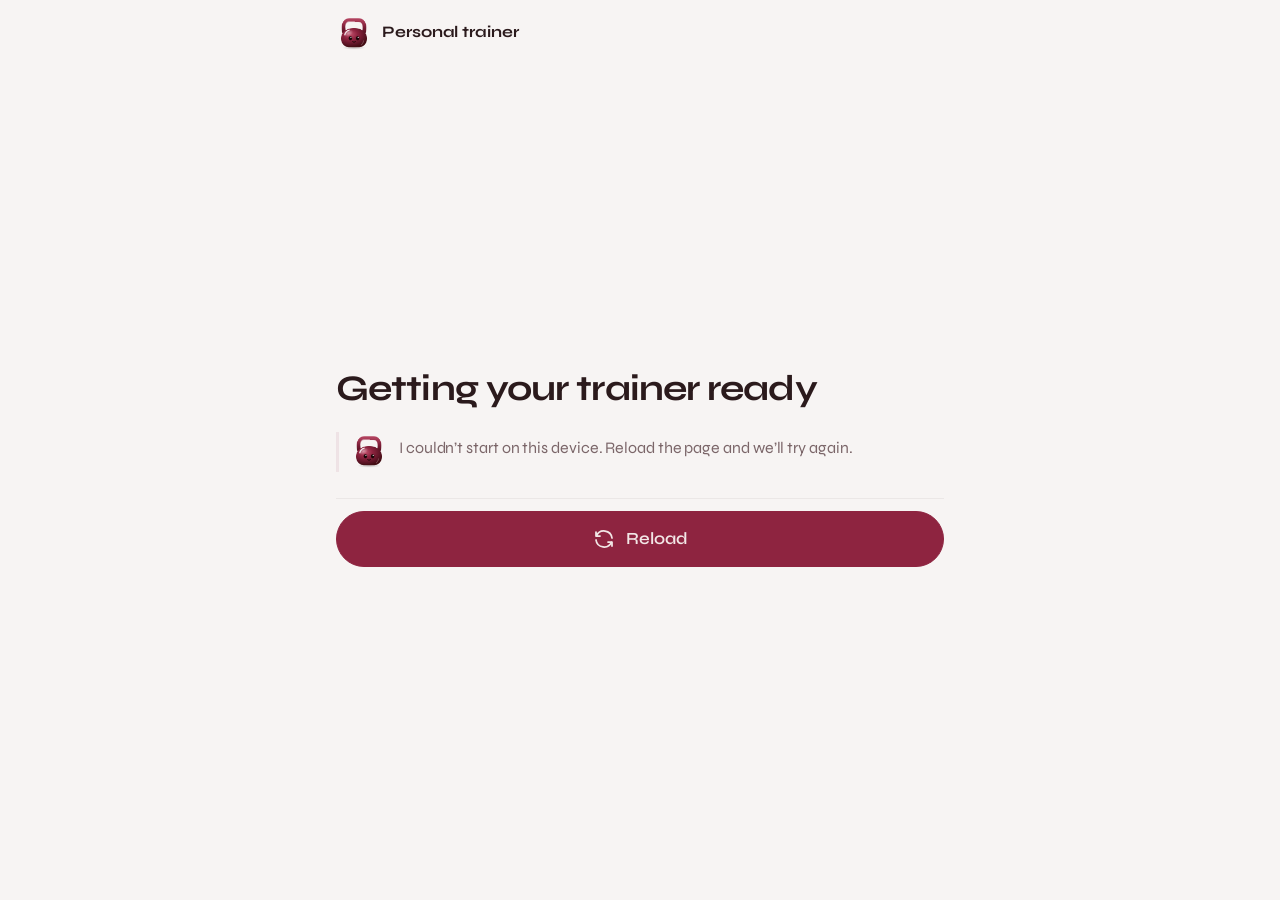
==== commit c759d4ce: "phases D to G, the daily dashboard and the live page - D: the composer builds each week from the per" ====
--- a/site/index.html
+++ b/site/index.html
@@ -14,7 +14,7 @@
 <svg width="0" height="0" style="position:absolute" aria-hidden="true">
 <!-- #agent-mark · the trainer's mark, ONE slot. It draws site/mark.svg everywhere the mark appears (header,
      welcome, beside every coach line). To swap in the 3D render, change this one href to mark.webp or mark.png. -->
-<symbol id="agent-mark" viewBox="0 0 64 64"><image href="mark.svg" x="0" y="0" width="64" height="64" preserveAspectRatio="xMidYMid meet"/></symbol>
+<symbol id="agent-mark" viewBox="0 0 64 64"><image href="mark.png" x="0" y="0" width="64" height="64" preserveAspectRatio="xMidYMid meet"/></symbol>
 <!-- icons:start · Tabler Icons 3.19.0 outline, MIT, generated by site/build_icons.py, do not edit by hand -->
 <symbol id="i-shield" viewBox="0 0 24 24" fill="none" stroke="currentColor" stroke-width="1.75" stroke-linecap="round" stroke-linejoin="round"><path d="M11.46 20.846a12 12 0 0 1 -7.96 -14.846a12 12 0 0 0 8.5 -3a12 12 0 0 0 8.5 3a12 12 0 0 1 -.09 7.06"/> <path d="M15 19l2 2l4 -4"/></symbol>
 <symbol id="i-home" viewBox="0 0 24 24" fill="none" stroke="currentColor" stroke-width="1.75" stroke-linecap="round" stroke-linejoin="round"><path d="M5 12l-2 0l9 -9l9 9l-2 0"/> <path d="M5 12v7a2 2 0 0 0 2 2h10a2 2 0 0 0 2 -2v-7"/> <path d="M9 21v-6a2 2 0 0 1 2 -2h2a2 2 0 0 1 2 2v6"/></symbol>
--- a/site/app.css
+++ b/site/app.css
@@ -51,7 +51,7 @@
 body{background:var(--bg);color:var(--fg);font:16px/1.5 var(--font-ui);letter-spacing:-.005em;-webkit-font-smoothing:antialiased;
   overflow-x:hidden;-webkit-tap-highlight-color:transparent}
 button,input,textarea,select{font:inherit;color:inherit}
-.shell{max-width:560px;margin:0 auto;padding:0 16px calc(32px + env(safe-area-inset-bottom));min-height:100vh;display:flex;flex-direction:column}
+.shell{max-width:640px;margin:0 auto;padding:0 16px calc(32px + env(safe-area-inset-bottom));min-height:100vh;display:flex;flex-direction:column}
 
 .ic{width:24px;height:24px;flex:none;display:inline-block;vertical-align:middle}
 .ic.lg{width:28px;height:28px}
@@ -70,10 +70,19 @@
 .dots i.on{background:var(--accent);width:24px}
 .dots i.done{background:var(--faint)}
 
-.screen{display:flex;flex-direction:column;gap:16px;padding:8px 0 24px;animation:in .35s var(--ease)}
+.screen{display:flex;flex-direction:column;gap:22px;padding:24px 0 32px;animation:in .35s var(--ease)}
+#app{flex:1;display:flex;flex-direction:column}
+.screen{flex:1}
+.screen{justify-content:center}
+.screen.q > .title,.screen.q > .coach{text-align:center;align-self:center;max-width:520px}
+.screen.q > .coach{border-left:0;padding-left:0;justify-content:center}
+.screen.q > .back{align-self:flex-start}
+.words{width:100%;max-width:520px;margin:10px auto 0;display:grid;gap:8px}
+.words textarea{min-height:56px}
+.words .btn{min-height:44px}
 @keyframes in{from{transform:translateY(6px)}to{transform:none}}
 @media (prefers-reduced-motion:reduce){.screen{animation:none}.dots i{transition:none}}
-.title{font-family:var(--font-title);font-weight:700;font-size:29px;line-height:1.12;margin:4px 0 0;letter-spacing:-.025em}
+.title{font-family:var(--font-title);font-weight:700;font-size:clamp(29px,4.2vw,36px);line-height:1.12;margin:4px 0 0;letter-spacing:-.025em}
 .title em{font-style:normal;color:var(--accent-ink)}
 .lead{font-size:17px;margin:0}
 .muted{color:var(--muted);margin:0}
@@ -83,15 +92,26 @@
 .kicker .ic{width:18px;height:18px}
 .num{font-family:var(--font-data);font-variant-numeric:tabular-nums;letter-spacing:-.01em}
 
-.coach{display:flex;gap:12px;align-items:flex-start;background:var(--surface);border:1px solid var(--line);border-radius:var(--r);
-  padding:14px 16px;box-shadow:var(--shadow)}
+.coach{display:flex;gap:12px;align-items:flex-start;background:none;border:0;border-left:3px solid var(--accent-soft);border-radius:0;
+  padding:4px 0 4px 12px;box-shadow:none;color:var(--muted)}
 .coach .mark{width:36px;height:36px;margin-top:-4px}
 .coach p{margin:0}
 
-.tiles{display:grid;grid-template-columns:1fr 1fr;gap:10px}
+.tiles{display:grid;grid-template-columns:1fr 1fr;gap:14px;width:100%;max-width:520px;margin:26px auto 0;padding-top:24px;border-top:1px solid var(--line2)}
+.tiles + .tiles{border-top:0;padding-top:0;margin-top:10px}
 .tiles.one{grid-template-columns:1fr}
-.tile{display:flex;align-items:center;gap:12px;min-height:64px;padding:12px 14px;text-align:left;border-radius:var(--r);
-  background:var(--surface);border:1.5px solid var(--line);box-shadow:var(--shadow);cursor:pointer}
+.tile{display:flex;align-items:center;gap:14px;min-height:72px;padding:16px 18px;text-align:left;border-radius:var(--r);
+  background:var(--surface);border:1.5px solid color-mix(in srgb,var(--accent-ink) 35%,transparent);box-shadow:var(--shadow);cursor:pointer;
+  transition:transform .15s var(--ease),border-color .15s var(--ease)}
+.tile:hover{border-color:var(--accent-ink);transform:translateY(-1px)}
+.tile:not(:has(.tick)):not(:has(.badge))::after{content:'';margin-left:auto;flex:none;width:9px;height:9px;
+  border-right:2px solid var(--accent-ink);border-top:2px solid var(--accent-ink);transform:rotate(45deg);margin-right:4px}
+.card:not(.pick){box-shadow:none;background:var(--surface2);border-color:transparent}
+.howto{list-style:none;margin:0;padding:0;display:grid;gap:12px}
+.howto li{display:flex;gap:12px;align-items:flex-start}
+.howto .n{flex:none;width:28px;height:28px;border-radius:var(--pill);display:grid;place-items:center;background:var(--accent-soft);color:var(--accent-ink);font-size:13px}
+.howto b{display:block;font-weight:600}
+.howto small{display:block;color:var(--muted);font-size:13.5px}
 .tile .ic{color:var(--accent-ink)}
 .tile b{display:block;font-weight:600;font-size:16px;line-height:1.25;letter-spacing:-.01em}
 .tile small{display:block;color:var(--muted);font-size:13.5px;line-height:1.35;margin-top:2px}
@@ -165,6 +185,10 @@
 .seg{display:inline-flex;border:1.5px solid var(--line);border-radius:var(--pill);overflow:hidden;flex:none}
 .seg button{min-height:48px;padding:0 14px;border:0;background:transparent;cursor:pointer;font-weight:500}
 .seg button[aria-pressed="true"]{background:var(--accent);color:var(--accent-fg)}
+.seg.wrap{display:flex;flex-wrap:wrap;border-radius:14px;flex:initial}
+.seg.wrap button{flex:1 1 auto;min-width:72px}
+.card.idea{display:flex;flex-direction:column;gap:8px;margin-top:10px}
+.card.idea p{margin:0}
 textarea{width:100%;min-height:96px;border-radius:var(--rs);border:1.5px solid var(--line);background:var(--surface);padding:12px;resize:vertical}
 
 .stat{display:flex;align-items:baseline;gap:8px}
@@ -245,3 +269,61 @@
 details.how{border-top:1px solid var(--line2);padding-top:10px}
 details.how summary{cursor:pointer;display:flex;align-items:center;gap:8px;font-weight:600;min-height:44px;color:var(--accent-ink)}
 details.how p{margin:6px 0 0}
+
+/* the everyday dashboard (13 nov): one big button for today, then small cards; tappable ones keep the outline and the arrow */
+.go{display:flex;align-items:center;gap:16px;width:100%;min-height:104px;padding:20px 22px;border:0;border-radius:var(--r);
+  background:var(--accent);color:var(--accent-fg);text-align:left;cursor:pointer;box-shadow:var(--shadow)}
+.go .ic{color:var(--accent-fg)}
+.go .ic.lg{width:36px;height:36px}
+.go > span{flex:1;min-width:0}
+.go b{display:block;font-family:var(--font-title);font-size:23px;font-weight:700;letter-spacing:-.02em;line-height:1.15}
+.go small{display:block;font-size:14px;opacity:.85;margin-top:4px}
+.go::after{content:'';flex:none;width:11px;height:11px;border-right:2.5px solid currentColor;border-top:2.5px solid currentColor;transform:rotate(45deg);margin-right:4px}
+.go:focus-visible{outline:2px solid var(--accent-ink);outline-offset:3px}
+.tile.dash{align-items:center}
+.tile.dash > span{flex:1;min-width:0;display:flex;flex-direction:column;gap:2px}
+.tile.dash .kicker{margin-bottom:2px}
+.tile.dash .bar{display:block;margin:8px 0 2px}
+.tile.dash .bar span{display:block}
+.dashinfo{display:flex;flex-direction:column;gap:4px}
+.dashinfo p{margin:0}
+.dashinfo .best{font-weight:700;color:var(--accent-ink);white-space:nowrap}
+.ask{display:flex;flex-direction:column;gap:10px}
+.ask p{margin:0}
+.ask textarea{min-height:56px;background:var(--surface)}
+.ask .btn{min-height:48px}
+.askout{display:flex;flex-direction:column;gap:10px}
+.askout .actions{padding:0;background:none}
+.btn,.go{touch-action:manipulation}
+.go{transition:transform .55s var(--spring)}
+.go:active{transform:scale(.975);transition:transform .09s var(--ease)}
+@media (prefers-reduced-motion:reduce){.go,.go:active{transition:none;transform:none}}
+
+/* what I know about you: rows of plain answers in a flat card, each with an outlined Edit and its arrow */
+.know{display:flex;flex-direction:column;padding:4px 16px}
+.krow{display:flex;align-items:center;justify-content:space-between;gap:12px;padding:12px 0;border-bottom:1px solid var(--line2)}
+.krow:last-child{border-bottom:0}
+.krow.col{flex-direction:column;align-items:stretch;gap:8px}
+.krow .kt{min-width:0;display:flex;flex-direction:column;gap:2px}
+.kl{display:block;font-size:13px;color:var(--muted)}
+.kv{display:block;font-weight:600;font-size:15.5px;line-height:1.35;overflow-wrap:anywhere}
+.kv.muted{font-weight:500}
+.krow .list .row{align-items:center;padding:8px 0}
+.krow .list .row > span{min-width:0;display:flex;flex-direction:column;gap:2px}
+.edit{flex:none;min-height:44px;padding:0 12px 0 16px;border-radius:var(--pill);background:var(--surface);cursor:pointer;
+  border:1.5px solid color-mix(in srgb,var(--accent-ink) 35%,transparent);color:var(--accent-ink);font-weight:600;font-size:14px;
+  display:inline-flex;align-items:center;gap:8px;transition:transform .55s var(--spring),border-color .2s var(--ease)}
+.edit::after{content:'';width:7px;height:7px;border-right:2px solid currentColor;border-top:2px solid currentColor;transform:rotate(45deg)}
+.edit.quiet{border-color:var(--line);color:var(--muted)}
+.edit.quiet::after{display:none}
+.edit:hover{border-color:var(--accent-ink)}
+.edit:active{transform:scale(.955);transition:transform .09s var(--ease)}
+.edit:focus-visible{outline:2px solid var(--accent-ink);outline-offset:2px}
+.know textarea{min-height:56px;background:var(--surface)}
+.know .btn{min-height:48px}
+.flash{display:flex;align-items:center;gap:8px;margin:0;color:var(--good);font-weight:600}
+.flash .ic{width:20px;height:20px}
+.editnote{display:flex;align-items:center;gap:6px;text-align:left}
+.screen.q > .editnote{justify-content:center}
+.editnote .ic{width:18px;height:18px}
+.kline{display:block}
